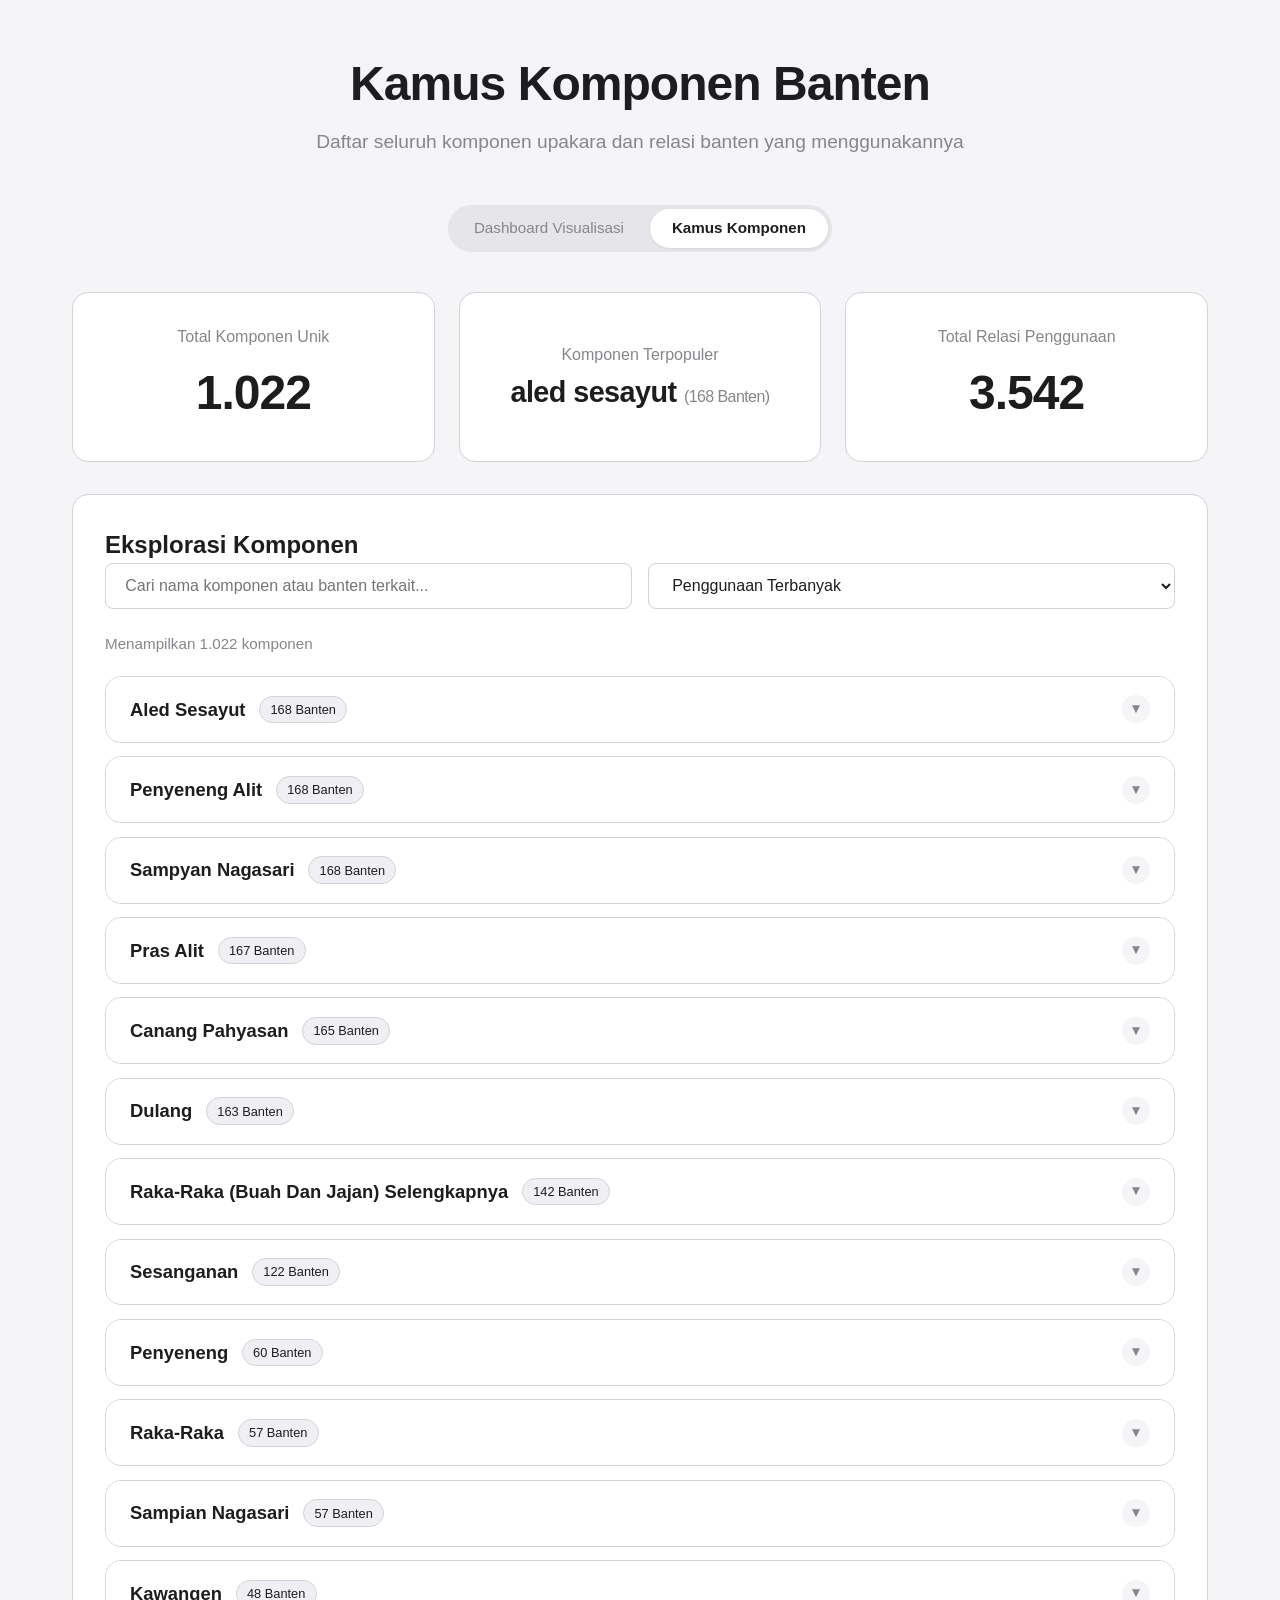
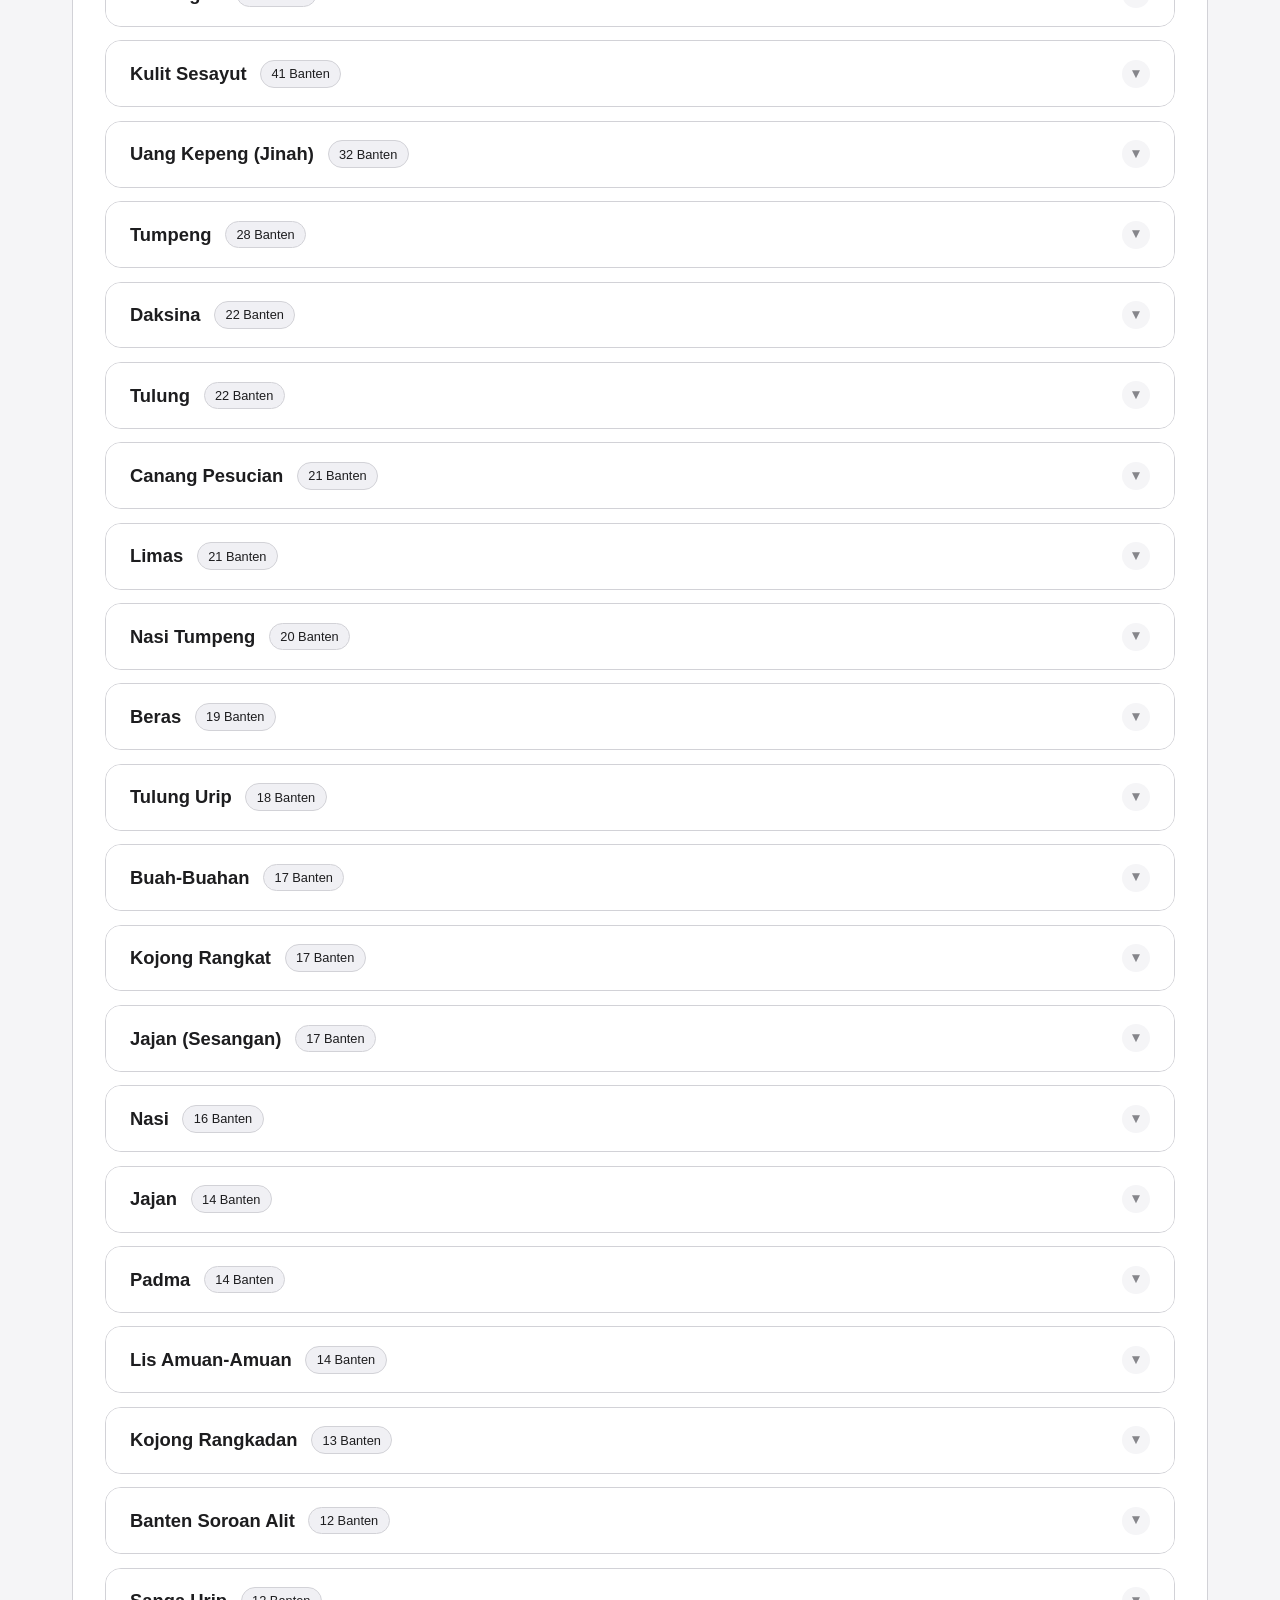
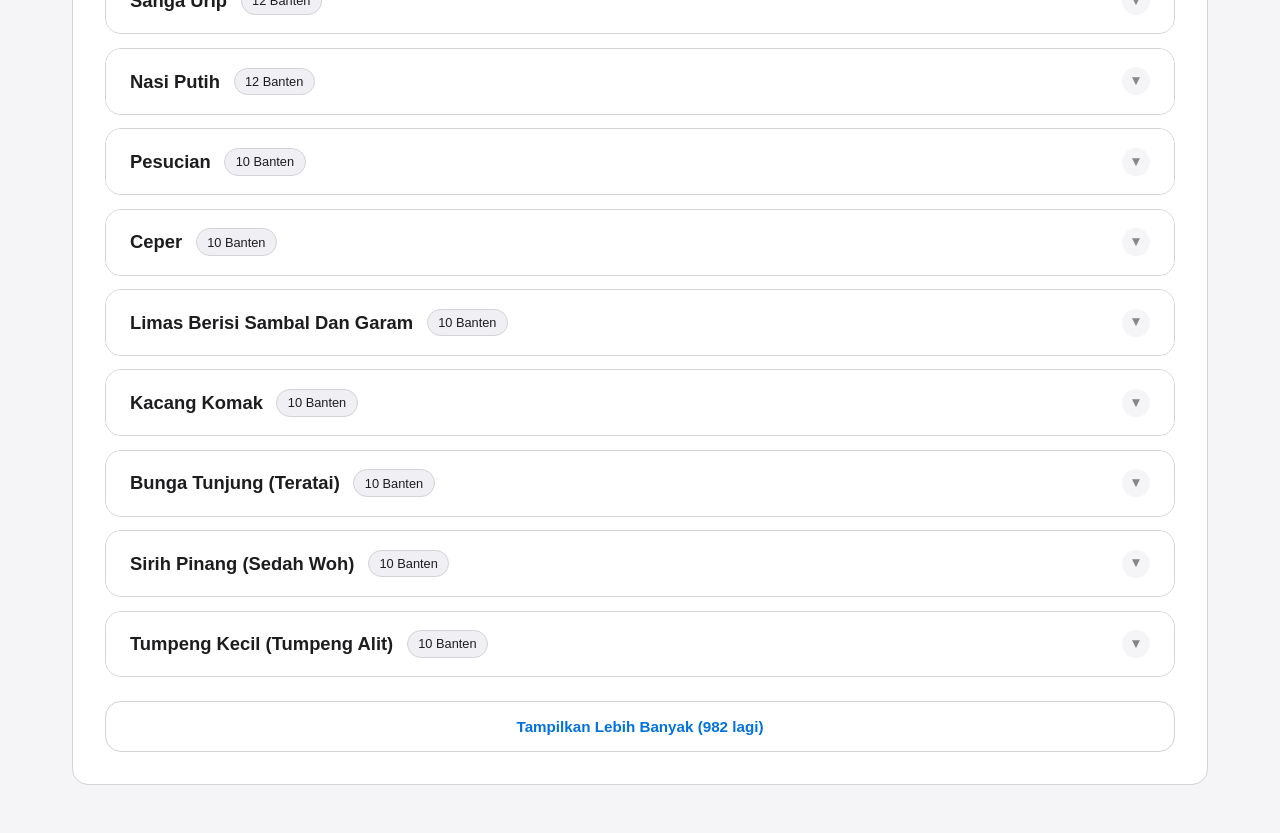
==== web_viz/kamus.html @ 79de1d08 "add: new data and new visualizationwebsite feature" ====
<!DOCTYPE html>
<html lang="id">
<head>
    <meta charset="UTF-8">
    <meta name="viewport" content="width=device-width, initial-scale=1.0">
    <title>Kamus Komponen Banten - Banten Pedia</title>
    <link rel="stylesheet" href="style.css">
</head>
<body>
    <div class="container">
        <header>
            <h1>Kamus Komponen Banten</h1>
            <p>Daftar seluruh komponen upakara dan relasi banten yang menggunakannya</p>
        </header>

        <nav class="nav-segmented">
            <div class="nav-pills">
                <a href="index.html" class="nav-pill">Dashboard Visualisasi</a>
                <a href="kamus.html" class="nav-pill active">Kamus Komponen</a>
            </div>
        </nav>

        <section class="dashboard">
            <div class="stats-cards">
                <div class="card stat-card">
                    <h3>Total Komponen Unik</h3>
                    <p id="total-components" class="stat-value">0</p>
                </div>
                <div class="card stat-card">
                    <h3>Komponen Terpopuler</h3>
                    <p id="top-component" class="stat-value" style="font-size: 1.8rem; line-height: 1.2;">-</p>
                </div>
                <div class="card stat-card">
                    <h3>Total Relasi Penggunaan</h3>
                    <p id="total-relations" class="stat-value">0</p>
                </div>
            </div>
        </section>

        <section class="data-list card">
            <div class="list-header">
                <h2>Eksplorasi Komponen</h2>
                <div class="filters">
                    <input type="text" id="searchInput" class="filter-input" placeholder="Cari nama komponen atau banten terkait...">
                    <select id="sortFilter" class="filter-input">
                        <option value="usage_desc">Penggunaan Terbanyak</option>
                        <option value="usage_asc">Penggunaan Tersedikit</option>
                        <option value="name_asc">Nama Komponen (A-Z)</option>
                        <option value="name_desc">Nama Komponen (Z-A)</option>
                    </select>
                </div>
            </div>

            <div id="resultsCount" style="margin-bottom: 1.25rem; color: var(--text-muted); font-size: 0.95rem;">
                Memuat data komponen...
            </div>

            <div class="dictionary-list" id="dictionaryList">
                <!-- Component cards will be injected here -->
            </div>

            <button id="loadMoreBtn" class="load-more-btn" style="display: none;">
                Muat Lebih Banyak
            </button>
        </section>
    </div>

    <!-- Modal for Banten Details -->
    <div id="detailModal" class="modal">
        <div class="modal-content">
            <span class="close-btn">&times;</span>
            <div id="modalBody" class="modal-body"></div>
        </div>
    </div>

    <script src="kamus.js"></script>
</body>
</html>
---- web_viz/style.css ----
:root {
    --bg-color: #f5f5f7;
    --card-bg: #ffffff;
    --text-main: #1d1d1f;
    --text-muted: #86868b;
    --border-color: #d2d2d7;
    --primary: #0071e3;
    --primary-hover: #0077ed;
    --radius: 16px;
    --radius-sm: 8px;
}

* {
    box-sizing: border-box;
    margin: 0;
    padding: 0;
}

body {
    font-family: -apple-system, BlinkMacSystemFont, "Segoe UI", Roboto, Helvetica, Arial, sans-serif;
    background-color: var(--bg-color);
    color: var(--text-main);
    line-height: 1.5;
    -webkit-font-smoothing: antialiased;
}

.container {
    max-width: 1200px;
    margin: 0 auto;
    padding: 3rem 2rem;
}

header {
    text-align: center;
    margin-bottom: 3rem;
}

header h1 {
    font-size: 3rem;
    font-weight: 600;
    letter-spacing: -0.02em;
    margin-bottom: 0.5rem;
}

header p {
    color: var(--text-muted);
    font-size: 1.2rem;
}

.card {
    background: var(--card-bg);
    border: 1px solid var(--border-color);
    border-radius: var(--radius);
    padding: 2rem;
    box-shadow: none; /* No shadow as requested */
}

.dashboard {
    display: flex;
    flex-direction: column;
    gap: 2rem;
    margin-bottom: 2rem;
}

.stats-cards {
    display: grid;
    grid-template-columns: repeat(auto-fit, minmax(250px, 1fr));
    gap: 1.5rem;
}

.stat-card {
    text-align: center;
    padding: 2rem;
    display: flex;
    flex-direction: column;
    justify-content: center;
}

.stat-card h3 {
    font-size: 1rem;
    color: var(--text-muted);
    font-weight: 500;
    margin-bottom: 0.5rem;
}

.stat-value {
    font-size: 3rem;
    font-weight: 600;
    letter-spacing: -0.02em;
    color: var(--text-main);
}

.charts-row {
    display: grid;
    grid-template-columns: 2fr 1fr;
    gap: 2rem;
}

@media (max-width: 768px) {
    .charts-row {
        grid-template-columns: 1fr;
    }
}

.chart-container {
    display: flex;
    flex-direction: column;
}

.chart-container h2 {
    font-size: 1.2rem;
    font-weight: 600;
    margin-bottom: 1.5rem;
    color: var(--text-main);
}

.chart-wrapper {
    position: relative;
    height: 280px;
    width: 100%;
}

.filters {
    display: flex;
    gap: 1rem;
    margin-bottom: 1.5rem;
    flex-wrap: wrap;
}

.filter-input {
    padding: 0.8rem 1.2rem;
    border-radius: var(--radius-sm);
    border: 1px solid var(--border-color);
    background: var(--card-bg);
    color: var(--text-main);
    font-family: inherit;
    font-size: 1rem;
    outline: none;
    flex: 1;
    min-width: 200px;
    transition: border-color 0.2s ease;
}

.filter-input:focus {
    border-color: var(--primary);
}

.list-content {
    display: grid;
    grid-template-columns: repeat(auto-fill, minmax(300px, 1fr));
    gap: 1.5rem;
    max-height: 600px;
    overflow-y: auto;
    padding-right: 0.5rem;
}

.list-content::-webkit-scrollbar {
    width: 6px;
}
.list-content::-webkit-scrollbar-track {
    background: transparent;
}
.list-content::-webkit-scrollbar-thumb {
    background: var(--border-color);
    border-radius: 10px;
}

.banten-item {
    background: var(--card-bg);
    border: 1px solid var(--border-color);
    border-radius: var(--radius);
    padding: 1.5rem;
    cursor: pointer;
    transition: border-color 0.2s ease;
}

.banten-item:hover {
    border-color: var(--text-muted);
}

.banten-item h4 {
    font-size: 1.1rem;
    font-weight: 600;
    color: var(--text-main);
    margin-bottom: 0.5rem;
}

.banten-item p {
    font-size: 0.9rem;
    color: var(--text-muted);
    margin-bottom: 1rem;
    display: -webkit-box;
    line-clamp: 2;
    -webkit-line-clamp: 2;
    -webkit-box-orient: vertical;
    overflow: hidden;
}

.banten-item .meta {
    font-size: 0.85rem;
    color: var(--text-main);
    font-weight: 500;
    display: inline-block;
    padding: 0.3rem 0.8rem;
    background: var(--bg-color);
    border-radius: 20px;
}

/* Modal Styles */
.modal {
    display: none; 
    position: fixed; 
    z-index: 1000; 
    left: 0;
    top: 0;
    width: 100%; 
    height: 100%; 
    background-color: rgba(255, 255, 255, 0.8); 
    backdrop-filter: blur(10px);
    -webkit-backdrop-filter: blur(10px);
    overflow: auto;
}

.modal-content {
    background: var(--card-bg);
    margin: 5% auto;
    padding: 3rem;
    border: 1px solid var(--border-color);
    width: 90%;
    max-width: 700px;
    position: relative;
    border-radius: var(--radius);
    box-shadow: 0 20px 40px rgba(0,0,0,0.1); /* Keep slight shadow for modal focus only, but user said no shadow. I will remove it. */
    box-shadow: none;
}

.close-btn {
    position: absolute;
    top: 1.5rem;
    right: 2rem;
    color: var(--text-muted);
    font-size: 24px;
    cursor: pointer;
    transition: color 0.2s;
}

.close-btn:hover {
    color: var(--text-main);
}

.modal-body h2 {
    font-size: 2rem;
    font-weight: 600;
    margin-bottom: 1.5rem;
    color: var(--text-main);
}

.modal-section {
    margin-bottom: 2rem;
}

.modal-section h3 {
    font-size: 1.1rem;
    font-weight: 600;
    color: var(--text-main);
    margin-bottom: 0.8rem;
    border-bottom: 1px solid var(--border-color);
    padding-bottom: 0.5rem;
}

.modal-section p {
    color: var(--text-muted);
    font-size: 0.95rem;
}

.komponen-list {
    list-style: none;
    display: grid;
    grid-template-columns: repeat(auto-fill, minmax(200px, 1fr));
    gap: 1rem;
}

.komponen-item {
    background: var(--bg-color);
    padding: 1rem;
    border-radius: var(--radius-sm);
    border: 1px solid var(--border-color);
}

.komponen-item h4 {
    font-size: 0.95rem;
    font-weight: 600;
    color: var(--text-main);
    margin-bottom: 0.3rem;
}

.komponen-item p {
    font-size: 0.85rem;
    color: var(--text-muted);
}

/* Apple Segmented Nav */
.nav-segmented {
    display: flex;
    justify-content: center;
    margin-bottom: 2.5rem;
}

.nav-pills {
    display: inline-flex;
    background: #e5e5ea;
    padding: 4px;
    border-radius: 9999px;
    gap: 4px;
}

.nav-pill {
    padding: 8px 22px;
    font-size: 0.95rem;
    font-weight: 500;
    color: var(--text-muted);
    text-decoration: none;
    border-radius: 9999px;
    transition: all 0.2s ease;
}

.nav-pill:hover {
    color: var(--text-main);
}

.nav-pill.active {
    background: #ffffff;
    color: var(--text-main);
    font-weight: 600;
    box-shadow: 0 1px 3px rgba(0, 0, 0, 0.08);
}

/* Dictionary View Styles */
.dictionary-controls {
    display: flex;
    gap: 1rem;
    margin-bottom: 2rem;
    flex-wrap: wrap;
}

.dictionary-list {
    display: flex;
    flex-direction: column;
    gap: 0.85rem;
}

.component-card {
    background: var(--card-bg);
    border: 1px solid var(--border-color);
    border-radius: var(--radius);
    overflow: hidden;
    transition: border-color 0.2s ease;
}

.component-card:hover {
    border-color: #a1a1a6;
}

.component-header {
    display: flex;
    align-items: center;
    justify-content: space-between;
    padding: 1.15rem 1.5rem;
    cursor: pointer;
    user-select: none;
    background: var(--card-bg);
}

.component-title-group {
    display: flex;
    align-items: center;
    gap: 0.85rem;
    flex-wrap: wrap;
}

.component-name {
    font-size: 1.15rem;
    font-weight: 600;
    color: var(--text-main);
    text-transform: capitalize;
}

.component-badge {
    display: inline-flex;
    align-items: center;
    padding: 0.2rem 0.65rem;
    background: #f0f0f4;
    color: var(--text-main);
    border-radius: 9999px;
    font-size: 0.8rem;
    font-weight: 500;
    border: 1px solid var(--border-color);
}

.component-arrow {
    display: inline-flex;
    align-items: center;
    justify-content: center;
    width: 28px;
    height: 28px;
    border-radius: 50%;
    background: #f5f5f7;
    color: var(--text-muted);
    font-size: 0.85rem;
    transition: transform 0.2s ease, background-color 0.2s ease;
}

.component-card.expanded .component-arrow {
    transform: rotate(180deg);
    background: #e5e5ea;
    color: var(--text-main);
}

.component-dropdown {
    display: none;
    padding: 1.25rem 1.5rem;
    background: #fafafc;
    border-top: 1px solid var(--border-color);
}

.component-card.expanded .component-dropdown {
    display: block;
}

.dropdown-desc {
    margin-bottom: 1rem;
    font-size: 0.9rem;
    color: var(--text-muted);
}

.banten-grid {
    display: grid;
    grid-template-columns: repeat(auto-fill, minmax(280px, 1fr));
    gap: 1rem;
}

.banten-subcard {
    background: #ffffff;
    border: 1px solid var(--border-color);
    border-radius: var(--radius-sm);
    padding: 1rem;
    cursor: pointer;
    transition: border-color 0.2s ease, transform 0.15s ease;
}

.banten-subcard:hover {
    border-color: var(--primary);
    transform: translateY(-1px);
}

.banten-subcard h5 {
    font-size: 0.95rem;
    font-weight: 600;
    color: var(--text-main);
    margin-bottom: 0.35rem;
}

.banten-subcard p {
    font-size: 0.85rem;
    color: var(--text-muted);
    line-height: 1.4;
}

.banten-subcard .badge-peran {
    display: inline-block;
    margin-top: 0.5rem;
    padding: 0.15rem 0.5rem;
    background: #e8f2fe;
    color: #0071e3;
    border-radius: 4px;
    font-size: 0.75rem;
    font-weight: 500;
}

.load-more-btn {
    display: block;
    width: 100%;
    padding: 1rem;
    margin-top: 1.5rem;
    background: var(--card-bg);
    border: 1px solid var(--border-color);
    border-radius: var(--radius);
    color: var(--primary);
    font-size: 0.95rem;
    font-weight: 600;
    cursor: pointer;
    text-align: center;
    transition: background 0.2s ease, border-color 0.2s ease;
}

.load-more-btn:hover {
    background: #f0f0f4;
    border-color: #a1a1a6;
}
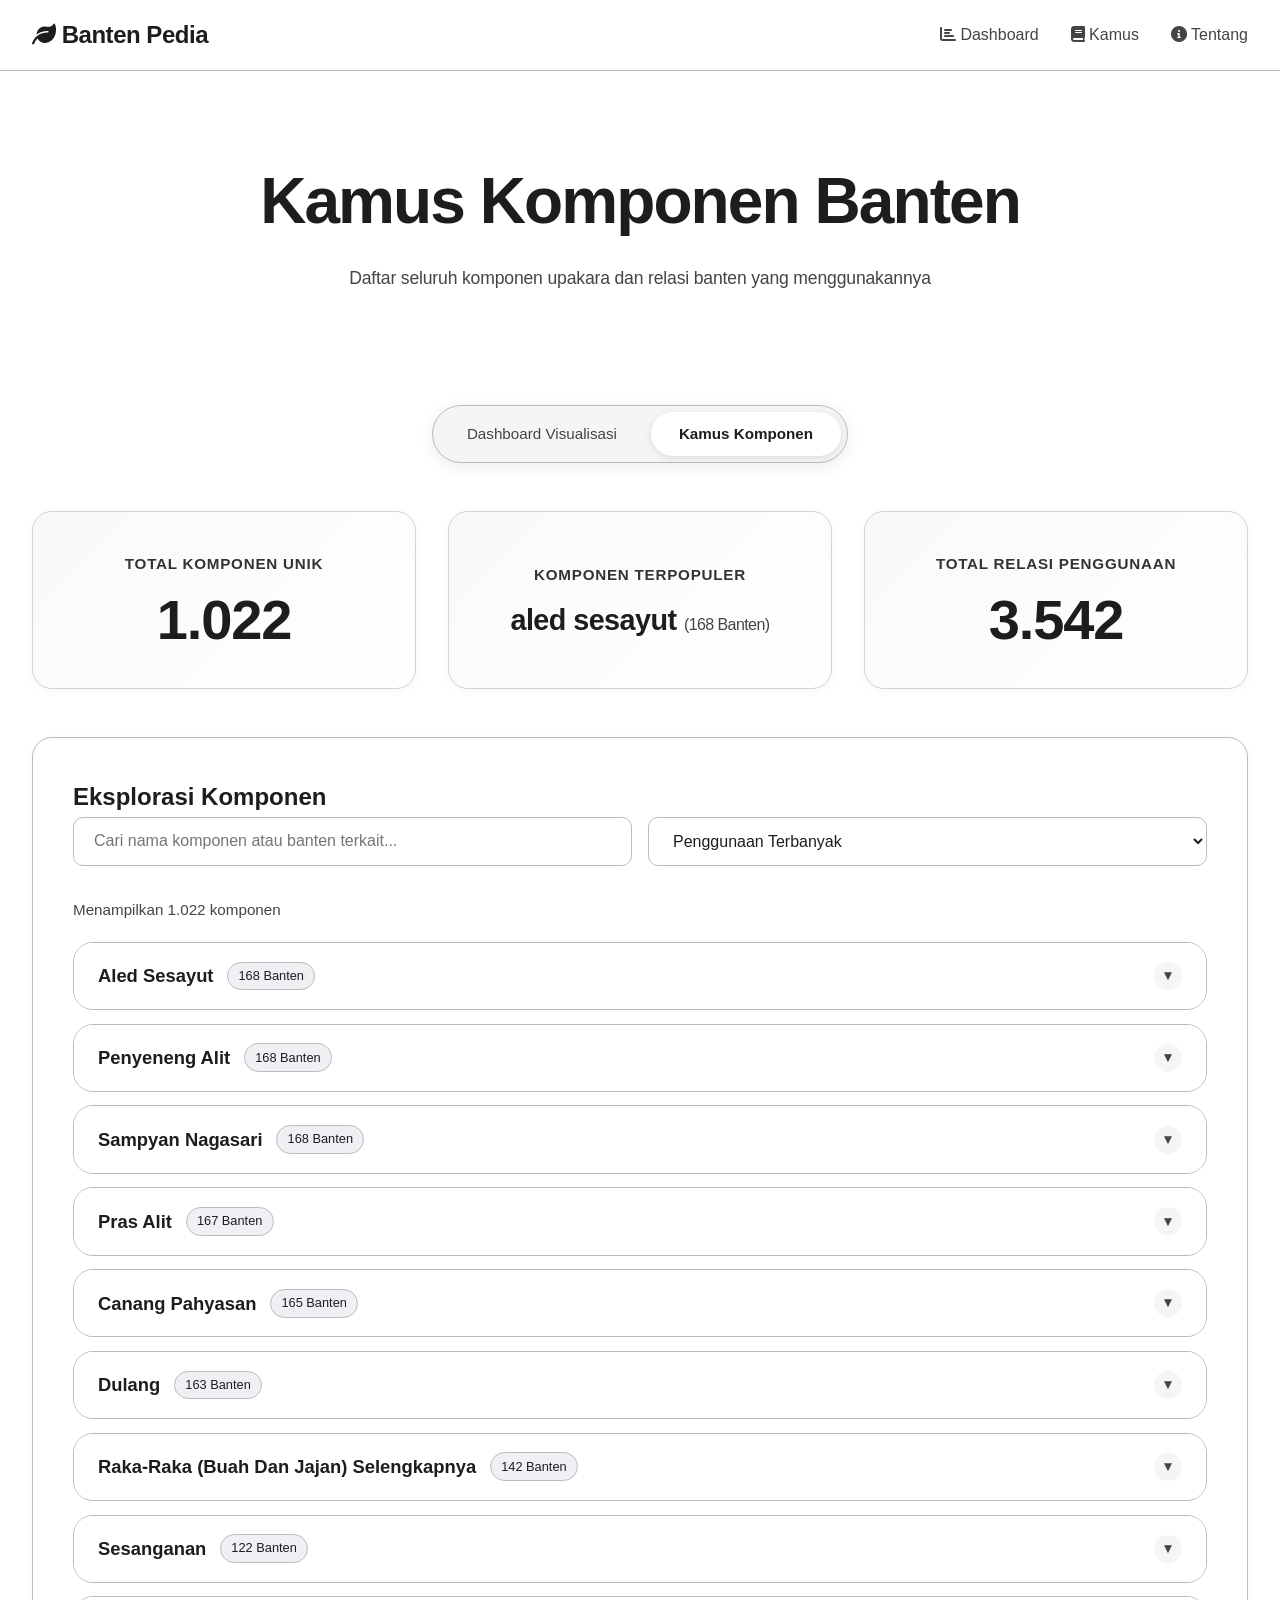
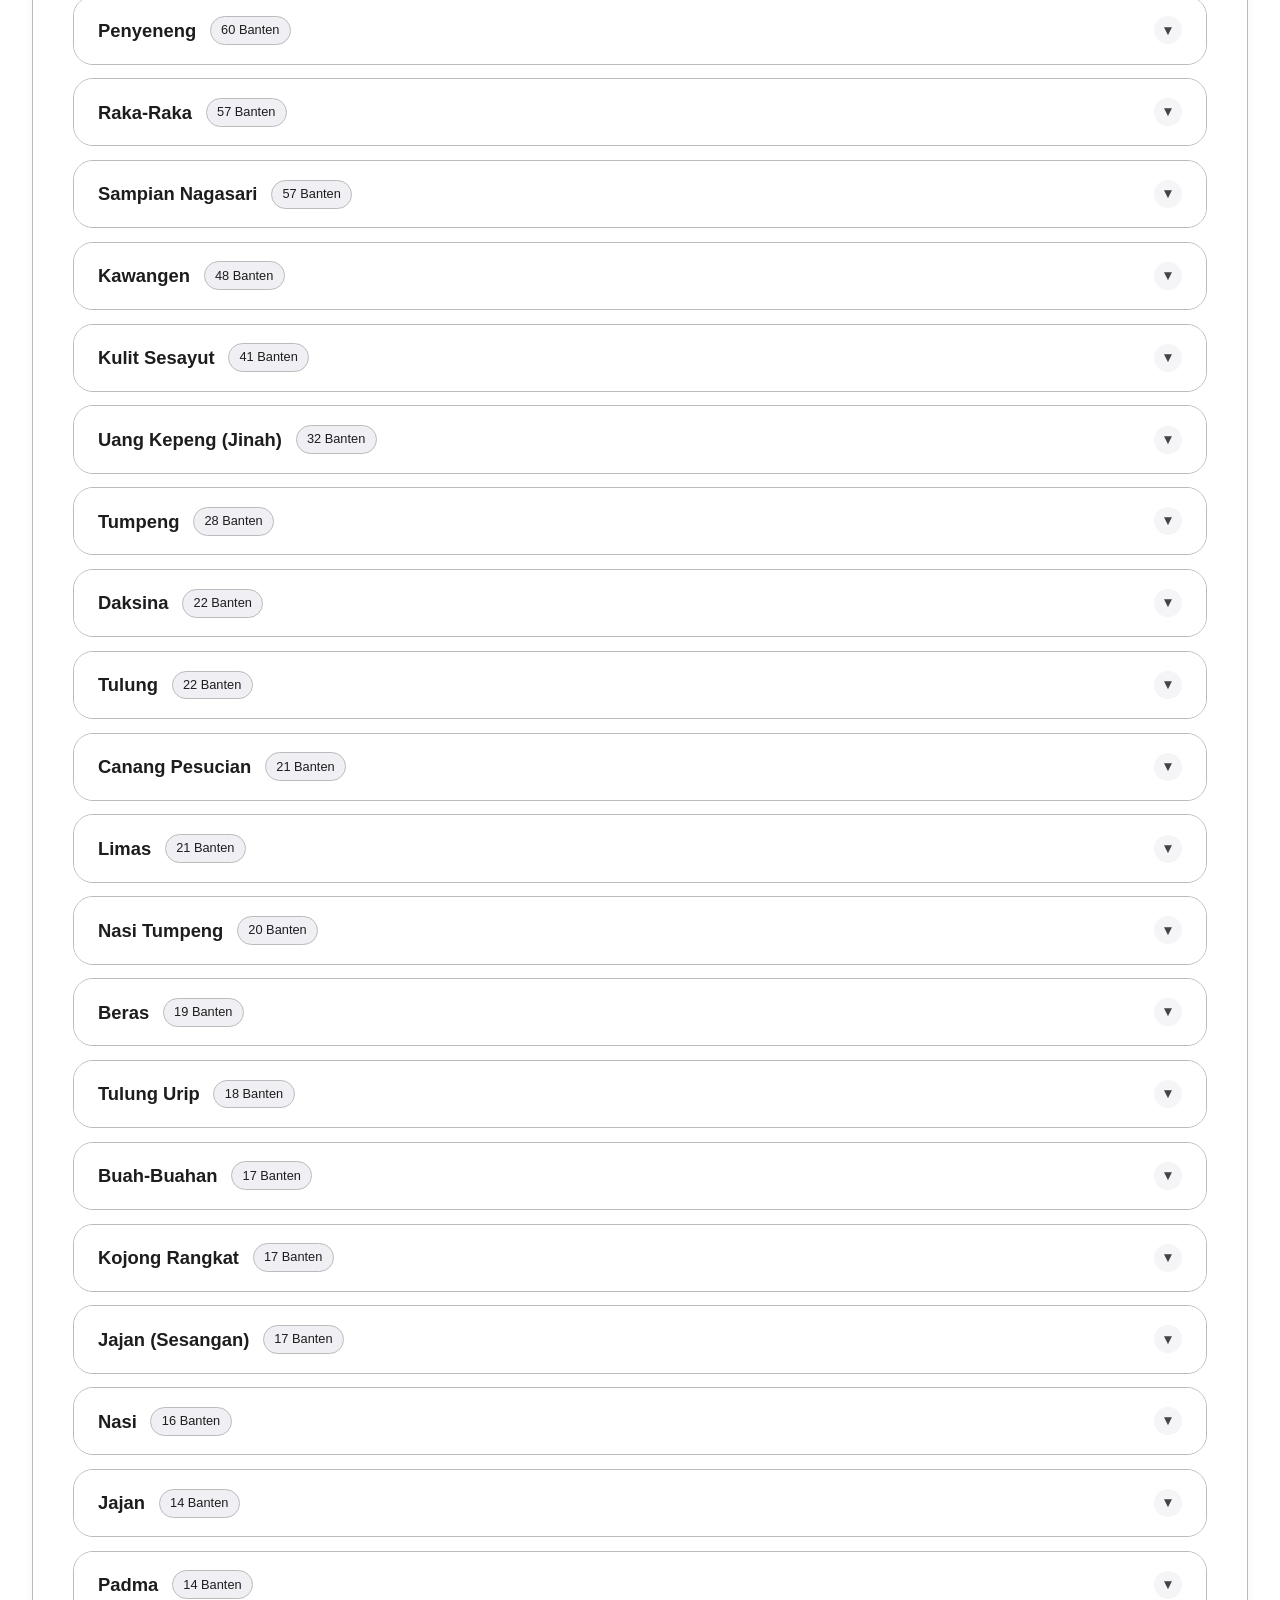
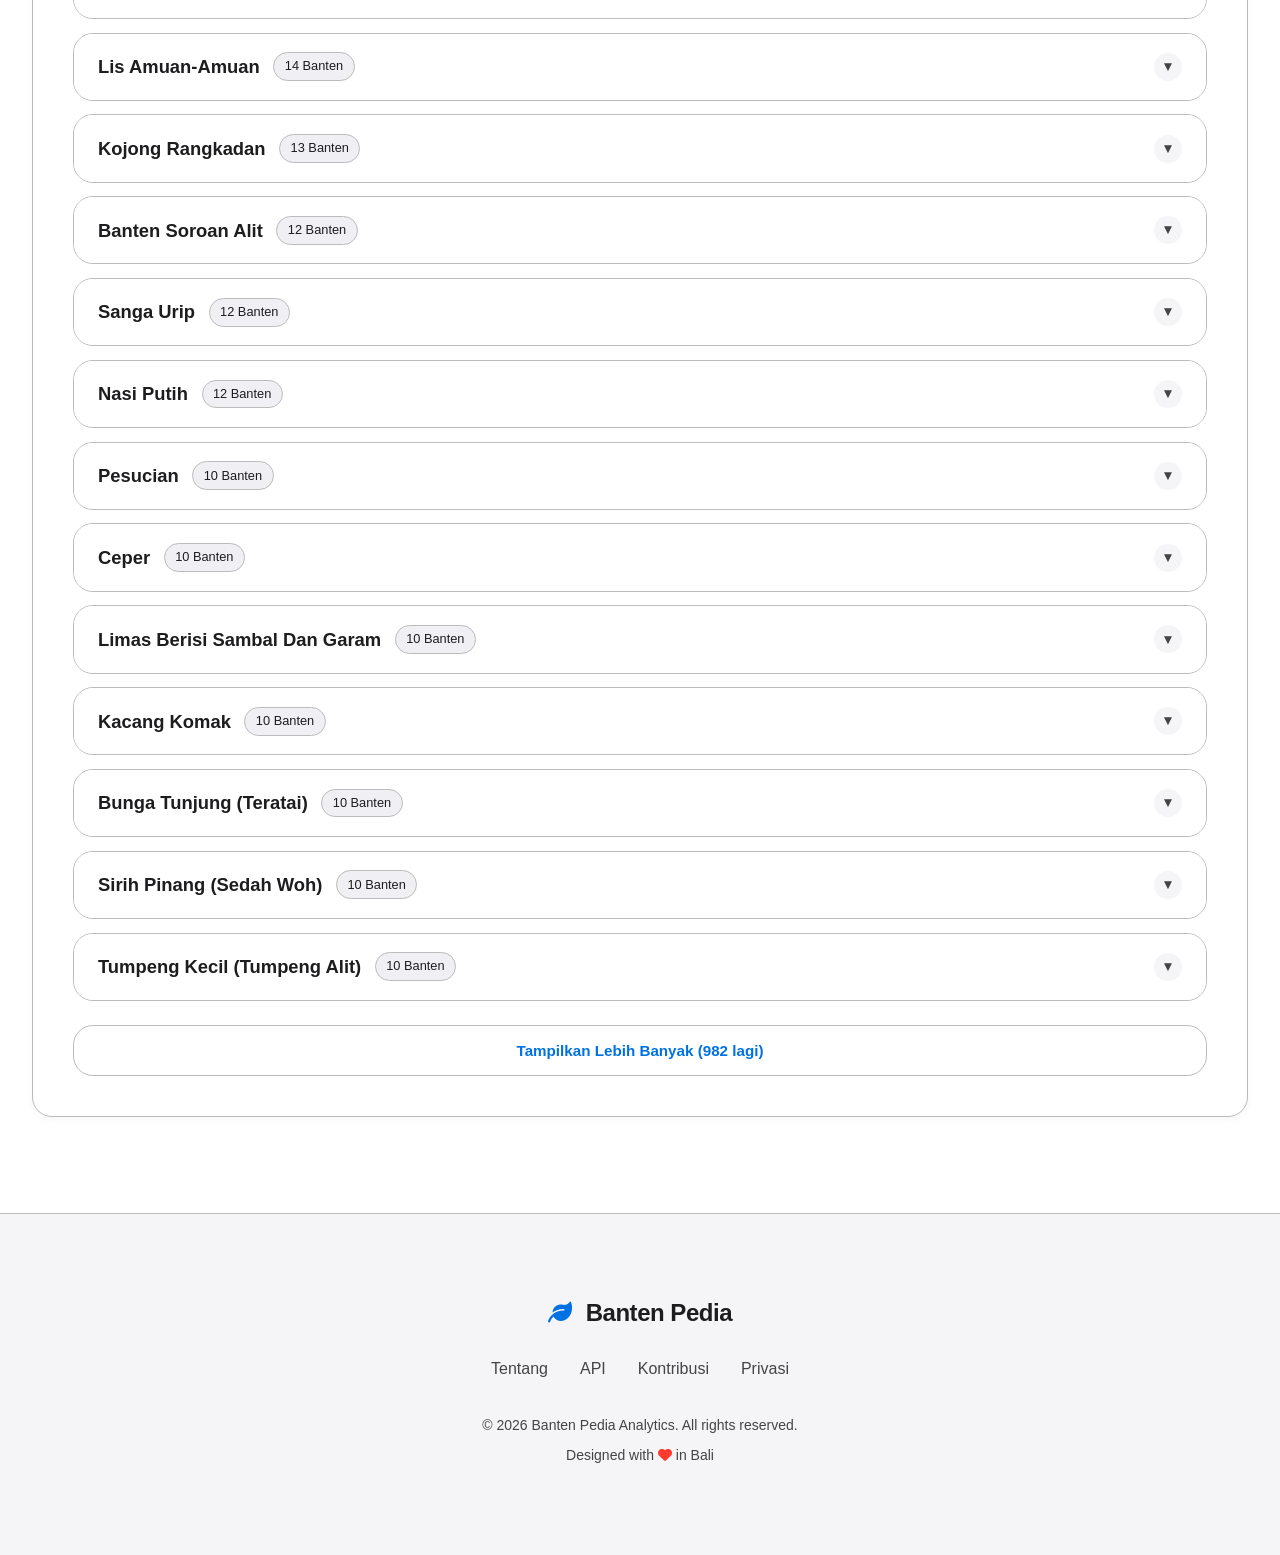
==== commit 2ecf9b16: "add: data visualization" ====
--- a/web_viz/kamus.html
+++ b/web_viz/kamus.html
@@ -5,8 +5,28 @@
     <meta name="viewport" content="width=device-width, initial-scale=1.0">
     <title>Kamus Komponen Banten - Banten Pedia</title>
     <link rel="stylesheet" href="style.css">
+    <link rel="stylesheet" href="https://cdnjs.cloudflare.com/ajax/libs/font-awesome/6.0.0/css/all.min.css">
 </head>
-<body>
+<body class="has-fixed-header">
+    <header class="site-header">
+        <div class="header-content">
+            <a href="index.html" class="logo">
+                <i class="fas fa-leaf"></i> Banten Pedia
+            </a>
+            <nav class="header-nav">
+                <a href="index.html">
+                    <i class="fas fa-chart-bar"></i> Dashboard
+                </a>
+                <a href="kamus.html" class="active">
+                    <i class="fas fa-book"></i> Kamus
+                </a>
+                <a href="#">
+                    <i class="fas fa-info-circle"></i> Tentang
+                </a>
+            </nav>
+        </div>
+    </header>
+
     <div class="container">
         <header>
             <h1>Kamus Komponen Banten</h1>
@@ -74,5 +94,25 @@
     </div>
 
     <script src="kamus.js"></script>
+    
+    <footer class="site-footer">
+        <div class="container">
+            <div class="footer-content">
+                <div class="footer-logo">
+                    <i class="fas fa-leaf"></i> Banten Pedia
+                </div>
+                <div class="footer-links">
+                    <a href="#">Tentang</a>
+                    <a href="#">API</a>
+                    <a href="#">Kontribusi</a>
+                    <a href="#">Privasi</a>
+                </div>
+                <div class="footer-copy">
+                    <p>&copy; 2026 Banten Pedia Analytics. All rights reserved.</p>
+                    <p class="footer-tagline">Designed with <i class="fas fa-heart"></i> in Bali</p>
+                </div>
+            </div>
+        </div>
+    </footer>
 </body>
 </html>
--- a/web_viz/style.css
+++ b/web_viz/style.css
@@ -1,13 +1,27 @@
 :root {
-    --bg-color: #f5f5f7;
+    color-scheme: light;
+    --bg-color: #ffffff;
+    --bg-secondary: #f5f5f7;
     --card-bg: #ffffff;
+    --card-bg-secondary: #f9f9fb;
     --text-main: #1d1d1f;
-    --text-muted: #86868b;
-    --border-color: #d2d2d7;
+    --text-muted: #444444;
+    --text-tertiary: #555555;
+    --border-color: #bbbbbb;
+    --border-light: #d2d2d7;
     --primary: #0071e3;
     --primary-hover: #0077ed;
-    --radius: 16px;
-    --radius-sm: 8px;
+    --primary-light: #0071e3;
+    --accent-green: #34c759;
+    --accent-orange: #ff9500;
+    --accent-red: #ff3b30;
+    --radius: 20px;
+    --radius-sm: 10px;
+    --transition: all 0.3s cubic-bezier(0.4, 0, 0.2, 1);
+}
+
+html {
+    scroll-behavior: smooth;
 }
 
 * {
@@ -20,80 +34,120 @@
     font-family: -apple-system, BlinkMacSystemFont, "Segoe UI", Roboto, Helvetica, Arial, sans-serif;
     background-color: var(--bg-color);
     color: var(--text-main);
-    line-height: 1.5;
+    line-height: 1.6;
     -webkit-font-smoothing: antialiased;
+    -moz-osx-font-smoothing: grayscale;
+    transition: background-color 0.3s ease, color 0.3s ease;
+}
+
+/* Offset for pages with fixed header */
+body.has-fixed-header {
+    padding-top: 70px;
 }
 
 .container {
-    max-width: 1200px;
+    max-width: 1280px;
     margin: 0 auto;
-    padding: 3rem 2rem;
+    padding: 2rem;
 }
 
 header {
     text-align: center;
-    margin-bottom: 3rem;
+    margin-bottom: 4rem;
+    padding: 3rem 2rem;
+    position: relative;
 }
 
 header h1 {
-    font-size: 3rem;
-    font-weight: 600;
-    letter-spacing: -0.02em;
-    margin-bottom: 0.5rem;
+    font-size: clamp(2.5rem, 8vw, 4rem);
+    font-weight: 700;
+    letter-spacing: -0.03em;
+    margin-bottom: 0.75rem;
+    background: linear-gradient(135deg, var(--text-main) 0%, var(--text-main) 100%);
+    -webkit-background-clip: text;
+    -webkit-text-fill-color: transparent;
+    background-clip: text;
 }
 
 header p {
     color: var(--text-muted);
-    font-size: 1.2rem;
+    font-size: 1.1rem;
+    font-weight: 400;
+    letter-spacing: -0.01em;
 }
 
 .card {
     background: var(--card-bg);
     border: 1px solid var(--border-color);
     border-radius: var(--radius);
-    padding: 2rem;
-    box-shadow: none; /* No shadow as requested */
+    padding: 2.5rem;
+    box-shadow: 0 2px 8px rgba(0, 0, 0, 0.04);
+    transition: var(--transition);
+}
+
+.card:hover {
+    border-color: var(--border-light);
+    box-shadow: 0 4px 16px rgba(0, 0, 0, 0.06);
 }
 
 .dashboard {
     display: flex;
     flex-direction: column;
-    gap: 2rem;
-    margin-bottom: 2rem;
+    gap: 3rem;
+    margin-bottom: 3rem;
 }
 
 .stats-cards {
     display: grid;
-    grid-template-columns: repeat(auto-fit, minmax(250px, 1fr));
-    gap: 1.5rem;
+    grid-template-columns: repeat(auto-fit, minmax(280px, 1fr));
+    gap: 2rem;
 }
 
 .stat-card {
     text-align: center;
-    padding: 2rem;
+    padding: 2.5rem;
     display: flex;
     flex-direction: column;
     justify-content: center;
+    background: linear-gradient(135deg, var(--card-bg-secondary) 0%, var(--card-bg) 100%);
+    border: 1px solid var(--border-light);
+    position: relative;
+    overflow: hidden;
+}
+
+.stat-card::before {
+    content: '';
+    position: absolute;
+    top: -50%;
+    right: -50%;
+    width: 200px;
+    height: 200px;
+    background: radial-gradient(circle, rgba(0, 113, 227, 0.05), transparent);
+    border-radius: 50%;
 }
 
 .stat-card h3 {
-    font-size: 1rem;
-    color: var(--text-muted);
-    font-weight: 500;
-    margin-bottom: 0.5rem;
+    font-size: 0.95rem;
+    color: #333333;
+    font-weight: 600;
+    margin-bottom: 1rem;
+    text-transform: uppercase;
+    letter-spacing: 0.05em;
 }
 
 .stat-value {
-    font-size: 3rem;
-    font-weight: 600;
+    font-size: 3.5rem;
+    font-weight: 700;
     letter-spacing: -0.02em;
     color: var(--text-main);
+    line-height: 1;
 }
 
 .charts-row {
     display: grid;
-    grid-template-columns: 2fr 1fr;
+    grid-template-columns: 1.5fr 1fr;
     gap: 2rem;
+    margin-bottom: 3rem;
 }
 
 @media (max-width: 768px) {
@@ -108,27 +162,28 @@
 }
 
 .chart-container h2 {
-    font-size: 1.2rem;
-    font-weight: 600;
-    margin-bottom: 1.5rem;
-    color: var(--text-main);
+    font-size: 1.5rem;
+    font-weight: 600;
+    margin-bottom: 2rem;
+    color: var(--text-main);
+    letter-spacing: -0.02em;
 }
 
 .chart-wrapper {
     position: relative;
-    height: 280px;
+    height: 320px;
     width: 100%;
 }
 
 .filters {
     display: flex;
     gap: 1rem;
-    margin-bottom: 1.5rem;
+    margin-bottom: 2rem;
     flex-wrap: wrap;
 }
 
 .filter-input {
-    padding: 0.8rem 1.2rem;
+    padding: 0.875rem 1.25rem;
     border-radius: var(--radius-sm);
     border: 1px solid var(--border-color);
     background: var(--card-bg);
@@ -137,73 +192,111 @@
     font-size: 1rem;
     outline: none;
     flex: 1;
-    min-width: 200px;
-    transition: border-color 0.2s ease;
+    min-width: 220px;
+    transition: var(--transition);
 }
 
 .filter-input:focus {
     border-color: var(--primary);
+    box-shadow: 0 0 0 4px rgba(0, 113, 227, 0.1);
 }
 
 .list-content {
     display: grid;
-    grid-template-columns: repeat(auto-fill, minmax(300px, 1fr));
+    grid-template-columns: repeat(auto-fill, minmax(320px, 1fr));
     gap: 1.5rem;
-    max-height: 600px;
-    overflow-y: auto;
-    padding-right: 0.5rem;
+    max-height: none;
+    overflow-y: visible;
+    padding-right: 0;
 }
 
 .list-content::-webkit-scrollbar {
-    width: 6px;
+    width: 8px;
 }
 .list-content::-webkit-scrollbar-track {
-    background: transparent;
+    background: var(--bg-secondary);
+    border-radius: 10px;
 }
 .list-content::-webkit-scrollbar-thumb {
     background: var(--border-color);
     border-radius: 10px;
+}
+.list-content::-webkit-scrollbar-thumb:hover {
+    background: var(--text-tertiary);
 }
 
 .banten-item {
     background: var(--card-bg);
     border: 1px solid var(--border-color);
     border-radius: var(--radius);
-    padding: 1.5rem;
+    padding: 2rem 2rem 1.5rem;
     cursor: pointer;
-    transition: border-color 0.2s ease;
+    transition: var(--transition);
+    position: relative;
+    overflow: hidden;
+    text-align: center;
+}
+
+.card-badge {
+    position: absolute;
+    top: 0.75rem;
+    right: 0.75rem;
+    background: var(--primary);
+    color: white;
+    padding: 0.3rem 0.7rem;
+    border-radius: 16px;
+    font-size: 0.7rem;
+    font-weight: 600;
+    line-height: 1.2;
 }
 
 .banten-item:hover {
-    border-color: var(--text-muted);
+    border-color: var(--primary);
+    box-shadow: 0 4px 16px rgba(0, 0, 0, 0.08);
+    transform: translateY(-2px);
 }
 
 .banten-item h4 {
-    font-size: 1.1rem;
-    font-weight: 600;
-    color: var(--text-main);
-    margin-bottom: 0.5rem;
+    font-size: 1.2rem;
+    font-weight: 600;
+    color: var(--text-main);
+    margin-bottom: 1rem;
+    letter-spacing: -0.01em;
+    margin-top: 1.5rem;
+    padding-right: 5rem;
 }
 
 .banten-item p {
-    font-size: 0.9rem;
-    color: var(--text-muted);
-    margin-bottom: 1rem;
+    font-size: 0.95rem;
+    color: var(--text-muted);
+    margin-bottom: 1.5rem;
     display: -webkit-box;
-    line-clamp: 2;
-    -webkit-line-clamp: 2;
+    line-clamp: 3;
+    -webkit-line-clamp: 3;
     -webkit-box-orient: vertical;
     overflow: hidden;
-}
-
-.banten-item .meta {
-    font-size: 0.85rem;
-    color: var(--text-main);
+    line-height: 1.6;
+    min-height: 4.8rem;
+}
+
+.detail-btn {
+    display: inline-block;
+    padding: 0.75rem 1.5rem;
+    background: var(--primary);
+    color: white;
+    border-radius: 9999px;
     font-weight: 500;
-    display: inline-block;
-    padding: 0.3rem 0.8rem;
-    background: var(--bg-color);
-    border-radius: 20px;
+    font-size: 0.95rem;
+    text-decoration: none;
+    transition: var(--transition);
+    border: none;
+    cursor: pointer;
+}
+
+.detail-btn:hover {
+    background: var(--primary-hover);
+    transform: translateY(-2px);
+    box-shadow: 0 4px 12px rgba(0, 113, 227, 0.3);
 }
 
 /* Modal Styles */
@@ -215,124 +308,315 @@
     top: 0;
     width: 100%; 
     height: 100%; 
-    background-color: rgba(255, 255, 255, 0.8); 
-    backdrop-filter: blur(10px);
-    -webkit-backdrop-filter: blur(10px);
+    background-color: rgba(0, 0, 0, 0.6); 
+    backdrop-filter: blur(20px);
+    -webkit-backdrop-filter: blur(20px);
     overflow: auto;
+    animation: fadeIn 0.2s ease;
+}
+
+@keyframes fadeIn {
+    from { opacity: 0; }
+    to { opacity: 1; }
 }
 
 .modal-content {
-    background: var(--card-bg);
-    margin: 5% auto;
-    padding: 3rem;
-    border: 1px solid var(--border-color);
+    background: var(--bg-secondary);
+    margin: 3% auto;
+    padding: 0;
+    border: none;
     width: 90%;
-    max-width: 700px;
+    max-width: 900px;
     position: relative;
     border-radius: var(--radius);
-    box-shadow: 0 20px 40px rgba(0,0,0,0.1); /* Keep slight shadow for modal focus only, but user said no shadow. I will remove it. */
-    box-shadow: none;
+    box-shadow: 0 24px 80px rgba(0, 0, 0, 0.25);
+    animation: slideUp 0.3s cubic-bezier(0.4, 0, 0.2, 1);
+    overflow: hidden;
+}
+
+@keyframes slideUp {
+    from { 
+        opacity: 0;
+        transform: translateY(30px); 
+    }
+    to { 
+        opacity: 1;
+        transform: translateY(0); 
+    }
+}
+
+.modal-header {
+    background: linear-gradient(135deg, var(--primary) 0%, #005bb5 100%);
+    padding: 3rem 3rem 2rem;
+    position: relative;
+}
+
+.modal-header h2 {
+    color: white;
+    font-size: 2.5rem;
+    font-weight: 700;
+    margin: 0 0 0.75rem 0;
+    letter-spacing: -0.02em;
+}
+
+.modal-header .meta-info {
+    color: rgba(255, 255, 255, 0.9);
+    font-size: 1rem;
+    display: flex;
+    gap: 1.5rem;
+    align-items: center;
+}
+
+.modal-header .meta-info span {
+    display: inline-flex;
+    align-items: center;
+    gap: 0.5rem;
 }
 
 .close-btn {
     position: absolute;
     top: 1.5rem;
     right: 2rem;
-    color: var(--text-muted);
-    font-size: 24px;
+    color: white;
+    font-size: 28px;
     cursor: pointer;
-    transition: color 0.2s;
+    transition: var(--transition);
+    width: 40px;
+    height: 40px;
+    display: flex;
+    align-items: center;
+    justify-content: center;
+    border-radius: 50%;
+    background: rgba(255, 255, 255, 0.15);
+    border: 1px solid rgba(255, 255, 255, 0.2);
 }
 
 .close-btn:hover {
-    color: var(--text-main);
+    background: rgba(255, 255, 255, 0.25);
+    transform: rotate(90deg);
+}
+
+.modal-body {
+    padding: 2.5rem 3rem 3rem;
 }
 
 .modal-body h2 {
-    font-size: 2rem;
-    font-weight: 600;
-    margin-bottom: 1.5rem;
-    color: var(--text-main);
+    font-size: 2.25rem;
+    font-weight: 700;
+    margin-bottom: 2rem;
+    color: var(--text-main);
+    letter-spacing: -0.02em;
+}
+
+.modal-grid {
+    display: grid;
+    grid-template-columns: 1fr 1fr;
+    gap: 2.5rem;
+}
+
+.main-column,
+.side-column {
+    padding: 0 1rem;
+}
+
+@media (max-width: 768px) {
+    .modal-grid {
+        grid-template-columns: 1fr;
+    }
+    .main-column,
+    .side-column {
+        padding: 0;
+    }
 }
 
 .modal-section {
-    margin-bottom: 2rem;
+    margin-bottom: 2.5rem;
+}
+
+.modal-section.no-border h3 {
+    border-bottom: none;
+    margin-bottom: 1rem;
 }
 
 .modal-section h3 {
+    font-size: 1.3rem;
+    font-weight: 600;
+    color: var(--text-main);
+    margin-bottom: 1.25rem;
+    padding-bottom: 0.75rem;
+    border-bottom: 3px solid var(--primary);
+    letter-spacing: -0.01em;
+    display: flex;
+    align-items: center;
+    gap: 0.75rem;
+}
+
+.modal-section h3 i {
+    color: var(--primary);
+}
+
+.modal-section p {
+    color: var(--text-muted);
+    font-size: 1.05rem;
+    line-height: 1.8;
+    background: var(--card-bg);
+    padding: 1.5rem;
+    border-radius: var(--radius-sm);
+    border-left: 4px solid var(--primary);
+}
+
+/* Accordion Styles */
+.modal-accordion {
+    margin-bottom: 1.25rem;
+    border: 1px solid var(--border-light);
+    border-radius: var(--radius-sm);
+    overflow: hidden;
+    transition: var(--transition);
+}
+
+.accordion-header {
+    display: flex;
+    justify-content: space-between;
+    align-items: center;
+    padding: 1.25rem;
+    cursor: pointer;
+    background: var(--card-bg);
+    user-select: none;
+    transition: background 0.2s ease;
+}
+
+.accordion-header:hover {
+    background: var(--bg-secondary);
+}
+
+.accordion-header h3 {
+    margin: 0;
+    border-bottom: none;
+    padding-bottom: 0;
     font-size: 1.1rem;
-    font-weight: 600;
-    color: var(--text-main);
-    margin-bottom: 0.8rem;
-    border-bottom: 1px solid var(--border-color);
-    padding-bottom: 0.5rem;
-}
-
-.modal-section p {
-    color: var(--text-muted);
-    font-size: 0.95rem;
+}
+
+.accordion-header .arrow {
+    color: var(--text-muted);
+    transition: transform 0.3s ease;
+    font-size: 0.9rem;
+}
+
+.modal-accordion.active .accordion-header .arrow {
+    transform: rotate(180deg);
+    color: var(--primary);
+}
+
+.accordion-content {
+    max-height: 0;
+    overflow: hidden;
+    transition: max-height 0.3s ease;
+}
+
+.modal-accordion.active .accordion-content {
+    max-height: 500px;
+    padding: 0 1.25rem 1.25rem 1.25rem;
+}
+
+.accordion-content p {
+    margin: 0;
 }
 
 .komponen-list {
     list-style: none;
-    display: grid;
-    grid-template-columns: repeat(auto-fill, minmax(200px, 1fr));
+    display: flex;
+    flex-direction: column;
     gap: 1rem;
 }
 
 .komponen-item {
-    background: var(--bg-color);
-    padding: 1rem;
+    background: linear-gradient(135deg, var(--card-bg) 0%, var(--card-bg-secondary) 100%);
     border-radius: var(--radius-sm);
-    border: 1px solid var(--border-color);
+    border: 1px solid var(--border-light);
+    transition: var(--transition);
+    position: relative;
+    overflow: hidden;
+    padding: 1rem 1.25rem;
+}
+.komponen-item:has(p) {
+    padding: 1.5rem;
+}
+
+.komponen-item:hover {
+    border-color: var(--primary);
+    transform: translateY(-4px);
+    box-shadow: 0 6px 16px rgba(0, 0, 0, 0.1);
+}
+
+.komponen-item::before {
+    content: '';
+    position: absolute;
+    top: 0;
+    left: 0;
+    width: 6px;
+    height: 100%;
+    background: var(--accent-green);
 }
 
 .komponen-item h4 {
-    font-size: 0.95rem;
-    font-weight: 600;
-    color: var(--text-main);
-    margin-bottom: 0.3rem;
+    font-size: 1.1rem;
+    font-weight: 600;
+    color: var(--text-main);
+    margin-bottom: 0.5rem;
 }
 
 .komponen-item p {
-    font-size: 0.85rem;
-    color: var(--text-muted);
+    font-size: 0.9rem;
+    color: var(--text-muted);
+    line-height: 1.6;
+}
+
+.komponen-item strong {
+    color: var(--text-main);
+    font-weight: 600;
 }
 
 /* Apple Segmented Nav */
 .nav-segmented {
     display: flex;
     justify-content: center;
-    margin-bottom: 2.5rem;
+    margin-bottom: 3rem;
+    position: sticky;
+    top: 20px;
+    z-index: 100;
 }
 
 .nav-pills {
     display: inline-flex;
-    background: #e5e5ea;
-    padding: 4px;
+    background: var(--bg-secondary);
+    padding: 6px;
     border-radius: 9999px;
-    gap: 4px;
+    gap: 6px;
+    border: 1px solid var(--border-color);
+    backdrop-filter: blur(20px);
+    box-shadow: 0 4px 16px rgba(0, 0, 0, 0.08);
 }
 
 .nav-pill {
-    padding: 8px 22px;
+    padding: 10px 28px;
     font-size: 0.95rem;
     font-weight: 500;
     color: var(--text-muted);
     text-decoration: none;
     border-radius: 9999px;
-    transition: all 0.2s ease;
+    transition: var(--transition);
 }
 
 .nav-pill:hover {
     color: var(--text-main);
+    background: rgba(0, 0, 0, 0.03);
 }
 
 .nav-pill.active {
-    background: #ffffff;
-    color: var(--text-main);
-    font-weight: 600;
-    box-shadow: 0 1px 3px rgba(0, 0, 0, 0.08);
+    background: var(--card-bg);
+    color: var(--text-main);
+    font-weight: 600;
+    box-shadow: 0 2px 8px rgba(0, 0, 0, 0.1);
 }
 
 /* Dictionary View Styles */
@@ -494,6 +778,323 @@
 }
 
 .load-more-btn:hover {
-    background: #f0f0f4;
-    border-color: #a1a1a6;
-}
+    background: var(--bg-secondary);
+    border-color: var(--text-muted);
+    transform: translateY(-2px);
+    box-shadow: 0 4px 12px rgba(0, 0, 0, 0.08);
+}
+
+/* Hero Section */
+.hero {
+    text-align: center;
+    padding: 5rem 2rem;
+    margin-bottom: 3rem;
+    background: linear-gradient(180deg, var(--bg-secondary) 0%, var(--bg-color) 100%);
+    border-radius: var(--radius);
+    position: relative;
+    overflow: hidden;
+}
+
+.hero::before {
+    content: '';
+    position: absolute;
+    top: -50%;
+    left: 50%;
+    width: 600px;
+    height: 600px;
+    background: radial-gradient(circle, rgba(0, 113, 227, 0.08), transparent 70%);
+    transform: translateX(-50%);
+}
+
+.hero h1 {
+    font-size: clamp(3rem, 10vw, 5rem);
+    font-weight: 700;
+    letter-spacing: -0.04em;
+    margin-bottom: 1.5rem;
+    color: var(--text-main);
+}
+
+.hero p {
+    font-size: 1.25rem;
+    color: var(--text-muted);
+    max-width: 600px;
+    margin: 0 auto 2.5rem;
+    line-height: 1.6;
+}
+
+.cta-button {
+    display: inline-block;
+    padding: 1rem 2.5rem;
+    background: var(--primary);
+    color: white;
+    border-radius: 9999px;
+    font-weight: 600;
+    font-size: 1.1rem;
+    text-decoration: none;
+    transition: var(--transition);
+    box-shadow: 0 4px 16px rgba(0, 113, 227, 0.3);
+}
+
+.cta-button:hover {
+    background: var(--primary-hover);
+    transform: translateY(-2px);
+    box-shadow: 0 6px 20px rgba(0, 113, 227, 0.4);
+}
+
+/* Sticky Header */
+.site-header {
+    position: fixed;
+    top: 0;
+    left: 0;
+    right: 0;
+    background: rgba(255, 255, 255, 0.8);
+    backdrop-filter: saturate(180%) blur(20px);
+    -webkit-backdrop-filter: saturate(180%) blur(20px);
+    border-bottom: 1px solid var(--border-color);
+    z-index: 1000;
+    padding: 1rem 0;
+    transition: var(--transition);
+}
+
+.header-content {
+    max-width: 1280px;
+    margin: 0 auto;
+    padding: 0 2rem;
+    display: flex;
+    justify-content: space-between;
+    align-items: center;
+}
+
+.logo {
+    font-size: 1.5rem;
+    font-weight: 700;
+    color: var(--text-main);
+    text-decoration: none;
+    letter-spacing: -0.02em;
+}
+
+.header-nav {
+    display: flex;
+    gap: 2rem;
+    align-items: center;
+}
+
+.header-nav a {
+    color: var(--text-muted);
+    text-decoration: none;
+    font-weight: 500;
+    transition: var(--transition);
+}
+
+.header-nav a:hover {
+    color: var(--text-main);
+}
+
+/* Section Headers */
+.section-header {
+    text-align: center;
+    margin-bottom: 3rem;
+}
+
+.section-header h2 {
+    font-size: 2.5rem;
+    font-weight: 700;
+    letter-spacing: -0.02em;
+    margin-bottom: 1rem;
+}
+
+.section-header p {
+    color: var(--text-muted);
+    font-size: 1.1rem;
+}
+
+/* Search Box */
+.search-box {
+    position: relative;
+    flex: 1;
+    min-width: 280px;
+}
+
+.search-box i {
+    position: absolute;
+    left: 1rem;
+    top: 50%;
+    transform: translateY(-50%);
+    color: var(--text-muted);
+    font-size: 1rem;
+}
+
+.search-box .filter-input {
+    padding-left: 2.75rem;
+    width: 100%;
+}
+
+/* Chart Header */
+.chart-header {
+    margin-bottom: 1.5rem;
+}
+
+.chart-header h2 {
+    font-size: 1.5rem;
+    font-weight: 600;
+    margin-bottom: 0.5rem;
+    color: var(--text-main);
+    letter-spacing: -0.02em;
+    display: flex;
+    align-items: center;
+    gap: 0.75rem;
+}
+
+.chart-header h2 i {
+    color: var(--primary);
+    font-size: 1.25rem;
+}
+
+.chart-header p {
+    color: var(--text-muted);
+    font-size: 0.95rem;
+}
+
+/* Footer */
+.site-footer {
+    background: var(--bg-secondary);
+    border-top: 1px solid var(--border-color);
+    padding: 3rem 0;
+    margin-top: 4rem;
+}
+
+.footer-content {
+    text-align: center;
+}
+
+.footer-logo {
+    font-size: 1.5rem;
+    font-weight: 700;
+    color: var(--text-main);
+    margin-bottom: 1.5rem;
+    letter-spacing: -0.02em;
+}
+
+.footer-logo i {
+    color: var(--primary);
+    margin-right: 0.5rem;
+}
+
+.footer-links {
+    display: flex;
+    justify-content: center;
+    gap: 2rem;
+    margin-bottom: 2rem;
+    flex-wrap: wrap;
+}
+
+.footer-links a {
+    color: var(--text-muted);
+    text-decoration: none;
+    font-weight: 500;
+    transition: var(--transition);
+}
+
+.footer-links a:hover {
+    color: var(--primary);
+}
+
+.footer-copy p {
+    color: var(--text-muted);
+    font-size: 0.875rem;
+    margin-bottom: 0.5rem;
+}
+
+.footer-tagline {
+    color: var(--text-tertiary);
+    font-size: 0.8rem;
+}
+
+.footer-tagline i {
+    color: var(--accent-red);
+}
+
+/* Stat Card Icons */
+.stat-card h3 i {
+    margin-right: 0.5rem;
+    color: var(--primary);
+}
+
+/* Responsive Adjustments */
+@media (max-width: 768px) {
+    .hero {
+        padding: 3rem 1.5rem;
+    }
+    
+    .hero h1 {
+        font-size: 2.5rem;
+    }
+    
+    .hero p {
+        font-size: 1rem;
+    }
+    
+    .section-header h2 {
+        font-size: 2rem;
+    }
+    
+    .header-nav {
+        gap: 1rem;
+    }
+    
+    .header-nav a {
+        font-size: 0.875rem;
+    }
+    
+    .header-nav a i {
+        display: none;
+    }
+    
+    .footer-links {
+        gap: 1rem;
+    }
+}
+
+/* Loading Animation */
+.loading {
+    display: flex;
+    justify-content: center;
+    align-items: center;
+    padding: 3rem;
+}
+
+.loading-spinner {
+    width: 40px;
+    height: 40px;
+    border: 3px solid var(--border-color);
+    border-top-color: var(--primary);
+    border-radius: 50%;
+    animation: spin 0.8s linear infinite;
+}
+
+@keyframes spin {
+    to { transform: rotate(360deg); }
+}
+
+/* Empty State */
+.empty-state {
+    text-align: center;
+    padding: 4rem 2rem;
+    color: var(--text-muted);
+}
+
+.empty-state i {
+    font-size: 3rem;
+    margin-bottom: 1rem;
+    color: var(--border-color);
+}
+
+.empty-state h3 {
+    font-size: 1.25rem;
+    margin-bottom: 0.5rem;
+    color: var(--text-main);
+}
+
+.empty-state p {
+    font-size: 0.95rem;
+}
